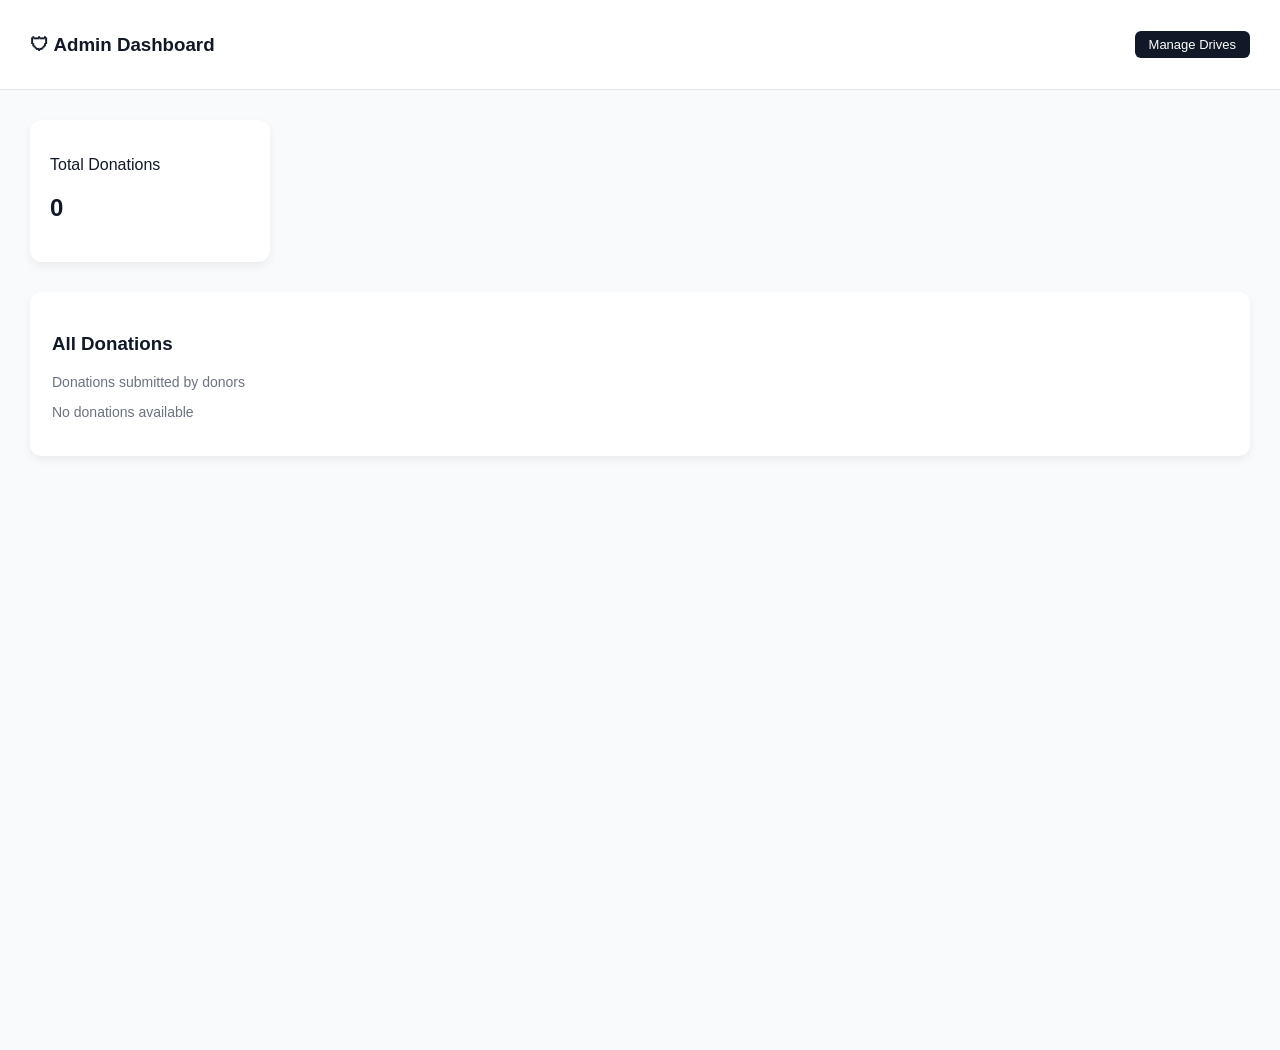
==== admin.html @ 34d19d0e "Initial commit" ====
<!DOCTYPE html>
<html>
<head>
  <title>Admin Dashboard</title>
  <link rel="stylesheet" href="css/style.css">
</head>
<body>

<div class="topbar">
  <h3>🛡 Admin Dashboard</h3>
  <button class="small-btn">Manage Drives</button>
</div>

<div class="container">

  <!-- Stats -->
  <div class="stats">
    <div class="stat-card">
      <p>Total Donations</p>
      <h2 id="totalDonations">0</h2>
    </div>
  </div>

  <!-- Donations List -->
  <div class="box">
    <h3>All Donations</h3>
    <p class="muted">Donations submitted by donors</p>
    <div id="adminDonations"></div>
  </div>

</div>

<script>
const donations = JSON.parse(localStorage.getItem("donations")) || [];
const list = document.getElementById("adminDonations");
document.getElementById("totalDonations").innerText = donations.length;

if (donations.length === 0) {
  list.innerHTML = "<p class='muted'>No donations available</p>";
} else {
  donations.forEach((d, index) => {
    const div = document.createElement("div");
    div.className = "donation-item";
    div.innerHTML = `
      <b>${d.item}</b> (${d.category})<br>
      Quantity: ${d.qty} <br>
      Status: <span class="badge orange">${d.status}</span>
    `;
    list.appendChild(div);
  });
}
</script>

</body>
</html>
---- css/style.css ----
/* ================= GLOBAL ================= */
body {
  margin: 0;
  font-family: Arial, sans-serif;
  background: linear-gradient(135deg, #ff2d55, #e6007a);
  color: #111827;
}

/* Reset link style */
a {
  text-decoration: none;
  color: inherit;
}

/* ================= NAVBAR ================= */
.navbar {
  display: flex;
  justify-content: space-between;
  align-items: center;
  padding: 15px 40px;
  background: #ffffff;
  box-shadow: 0 1px 6px rgba(0,0,0,0.08);
}

.navbar nav a {
  margin-left: 20px;
  font-weight: 500;
}

/* ================= HERO ================= */
.hero {
  background: linear-gradient(135deg, #ff2d55, #e6007a);
  color: white;
  text-align: center;
  padding: 90px 20px;
}

.hero h1 {
  font-size: 42px;
}

.hero p {
  max-width: 700px;
  margin: 20px auto;
  font-size: 16px;
}

.hero-buttons button {
  padding: 12px 26px;
  margin: 10px;
  border-radius: 6px;
  border: none;
  cursor: pointer;
  font-size: 14px;
}

.hero-buttons .outline {
  background: transparent;
  color: white;
  border: 1px solid white;
}

/* ================= ROLES ================= */
.roles {
  background: #f9fafb;
  padding: 70px 20px;
  text-align: center;
}

.role-cards {
  display: flex;
  justify-content: center;
  gap: 20px;
  margin-top: 35px;
  flex-wrap: wrap;
}

.card {
  background: white;
  width: 230px;
  padding: 25px;
  border-radius: 12px;
  box-shadow: 0 8px 20px rgba(0,0,0,0.08);
  cursor: pointer;
  transition: 0.3s;
}

.card:hover {
  transform: translateY(-6px);
}

/* ================= COMMON BUTTON ================= */
button {
  background: #111827;
  color: white;
  border: none;
  padding: 10px 22px;
  border-radius: 6px;
  cursor: pointer;
}

button:hover {
  opacity: 0.9;
}

/* ================= FORMS ================= */
input, textarea, select {
  width: 60%;
  padding: 8px;
  margin-top: 6px;
  border-radius: 6px;
  border: 1px solid #cbd5e1;
  background: white;
}

/* ================= DONOR DASHBOARD ================= */
.topbar {
  display: flex;
  justify-content: space-between;
  align-items: center;
  padding: 15px 30px;
  background: white;
  border-bottom: 1px solid #e5e7eb;
}

.container {
  padding: 30px;
  background: #f9fafb;
  min-height: 100vh;
}

.stats {
  display: flex;
  gap: 20px;
  flex-wrap: wrap;
}

.stat-card {
  background: white;
  padding: 20px;
  width: 200px;
  border-radius: 12px;
  box-shadow: 0 4px 10px rgba(0,0,0,0.06);
}

.box {
  background: white;
  padding: 22px;
  border-radius: 12px;
  margin-top: 30px;
  box-shadow: 0 4px 10px rgba(0,0,0,0.06);
}

.donation-item {
  background: #f9fafb;
  padding: 12px;
  border-radius: 6px;
  margin-top: 10px;
}

/* ================= BADGES ================= */
.badge {
  padding: 3px 10px;
  border-radius: 12px;
  font-size: 12px;
}

.badge.orange {
  background: #ffedd5;
  color: #9a3412;
}

.badge.green {
  background: #dcfce7;
  color: #166534;
}

.badge.blue {
  background: #dbeafe;
  color: #1e40af;
}

.badge.red {
  background: #fee2e2;
  color: #991b1b;
}

/* ================= UTILITIES ================= */
.small-btn {
  padding: 6px 14px;
  font-size: 13px;
  background: #111827;
}

.muted {
  color: #6b7280;
  font-size: 14px;
}
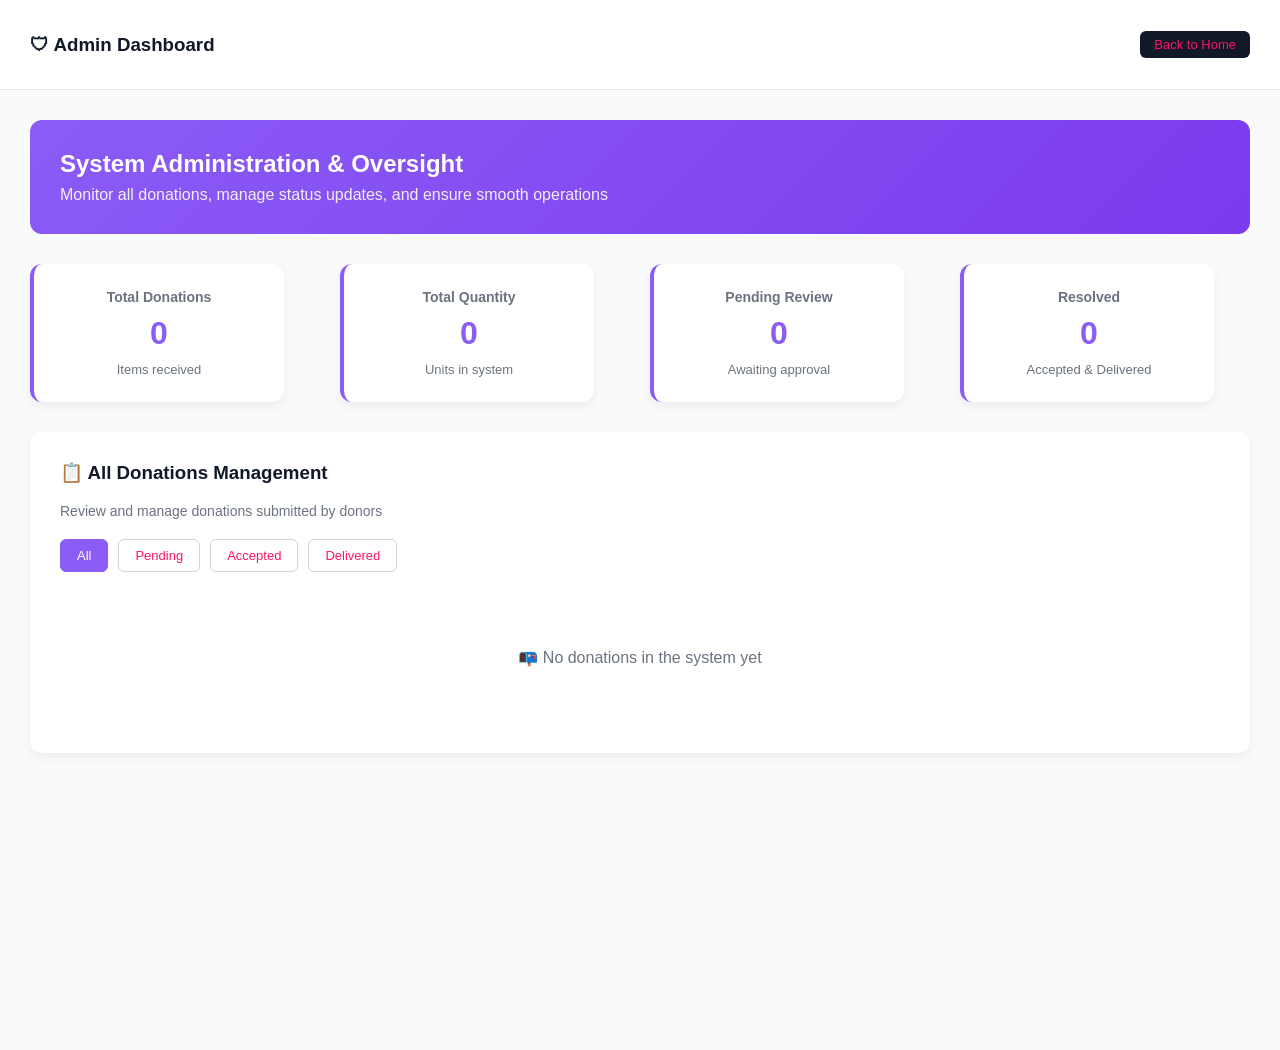
==== commit 52517069: "Enhance UI/UX with improved styling and functionality across all dashboards - Admin Dashboard: Add s" ====
--- a/admin.html
+++ b/admin.html
@@ -3,52 +3,315 @@
 <head>
   <title>Admin Dashboard</title>
   <link rel="stylesheet" href="css/style.css">
+  <style>
+    .admin-header {
+      background: linear-gradient(135deg, #8b5cf6, #7c3aed);
+      color: white;
+      padding: 30px;
+      border-radius: 12px;
+      margin-bottom: 30px;
+    }
+    
+    .admin-header h2 { margin: 0; font-size: 24px; }
+    .admin-header p { margin: 8px 0 0 0; opacity: 0.9; }
+    
+    .stats-grid {
+      display: grid;
+      grid-template-columns: repeat(auto-fit, minmax(220px, 1fr));
+      gap: 20px;
+      margin-bottom: 30px;
+    }
+    
+    .stat-card {
+      background: white;
+      padding: 25px;
+      border-radius: 12px;
+      box-shadow: 0 4px 10px rgba(0,0,0,0.06);
+      text-align: center;
+      border-left: 4px solid #8b5cf6;
+    }
+    
+    .stat-card h4 { margin: 0 0 10px 0; color: #6b7280; font-size: 14px; }
+    .stat-card .number { font-size: 32px; font-weight: bold; color: #8b5cf6; margin: 10px 0; }
+    .stat-card p { margin: 8px 0 0 0; color: #6b7280; font-size: 13px; }
+    
+    .donations-section {
+      background: white;
+      padding: 30px;
+      border-radius: 12px;
+      box-shadow: 0 4px 10px rgba(0,0,0,0.06);
+      margin-bottom: 30px;
+    }
+    
+    .donations-section h3 { margin-top: 0; color: #111827; }
+    .section-description { color: #6b7280; font-size: 14px; margin-bottom: 20px; }
+    
+    .donation-item {
+      background: #f9fafb;
+      padding: 18px;
+      border-radius: 8px;
+      margin-top: 12px;
+      border-left: 4px solid #8b5cf6;
+      display: flex;
+      justify-content: space-between;
+      align-items: center;
+      flex-wrap: wrap;
+      gap: 15px;
+    }
+    
+    .donation-info {
+      flex: 1;
+      min-width: 250px;
+    }
+    
+    .donation-info b {
+      display: block;
+      color: #111827;
+      margin-bottom: 8px;
+      font-size: 16px;
+    }
+    
+    .donation-info p {
+      margin: 4px 0;
+      color: #6b7280;
+      font-size: 14px;
+    }
+    
+    .action-buttons {
+      display: flex;
+      gap: 8px;
+    }
+    
+    .action-btn {
+      padding: 8px 14px;
+      border: none;
+      border-radius: 6px;
+      cursor: pointer;
+      font-size: 13px;
+      font-weight: 500;
+      transition: 0.2s;
+    }
+    
+    .btn-approve {
+      background: #dcfce7;
+      color: #166534;
+    }
+    
+    .btn-approve:hover {
+      background: #bbf7d0;
+    }
+    
+    .btn-decline {
+      background: #fee2e2;
+      color: #991b1b;
+    }
+    
+    .btn-decline:hover {
+      background: #fecaca;
+    }
+    
+    .status-badge {
+      padding: 6px 12px;
+      border-radius: 6px;
+      font-size: 13px;
+      font-weight: 500;
+    }
+    
+    .status-pending { background: #fef3c7; color: #92400e; }
+    .status-accepted { background: #dcfce7; color: #166534; }
+    .status-delivered { background: #dbeafe; color: #1e40af; }
+    
+    .empty-state {
+      text-align: center;
+      padding: 40px 20px;
+      color: #6b7280;
+    }
+    
+    .filter-controls {
+      display: flex;
+      gap: 10px;
+      margin-bottom: 20px;
+      flex-wrap: wrap;
+    }
+    
+    .filter-btn {
+      padding: 8px 16px;
+      border: 1px solid #d1d5db;
+      background: white;
+      border-radius: 6px;
+      cursor: pointer;
+      font-size: 13px;
+      transition: 0.2s;
+    }
+    
+    .filter-btn.active {
+      background: #8b5cf6;
+      color: white;
+      border-color: #8b5cf6;
+    }
+  </style>
 </head>
 <body>
 
+<!-- Top Bar -->
 <div class="topbar">
   <h3>🛡 Admin Dashboard</h3>
-  <button class="small-btn">Manage Drives</button>
+  <button class="small-btn" onclick="location.href='index.html'">Back to Home</button>
 </div>
 
 <div class="container">
 
-  <!-- Stats -->
-  <div class="stats">
+  <!-- Admin Header -->
+  <div class="admin-header">
+    <h2>System Administration & Oversight</h2>
+    <p>Monitor all donations, manage status updates, and ensure smooth operations</p>
+  </div>
+
+  <!-- Statistics -->
+  <div class="stats-grid">
     <div class="stat-card">
-      <p>Total Donations</p>
-      <h2 id="totalDonations">0</h2>
+      <h4>Total Donations</h4>
+      <div class="number" id="totalDonations">0</div>
+      <p>Items received</p>
+    </div>
+    <div class="stat-card">
+      <h4>Total Quantity</h4>
+      <div class="number" id="totalQty">0</div>
+      <p>Units in system</p>
+    </div>
+    <div class="stat-card">
+      <h4>Pending Review</h4>
+      <div class="number" id="pendingReview">0</div>
+      <p>Awaiting approval</p>
+    </div>
+    <div class="stat-card">
+      <h4>Resolved</h4>
+      <div class="number" id="resolvedCount">0</div>
+      <p>Accepted & Delivered</p>
     </div>
   </div>
 
-  <!-- Donations List -->
-  <div class="box">
-    <h3>All Donations</h3>
-    <p class="muted">Donations submitted by donors</p>
+  <!-- Donations Management -->
+  <div class="donations-section">
+    <h3>📋 All Donations Management</h3>
+    <p class="section-description">Review and manage donations submitted by donors</p>
+    
+    <div class="filter-controls">
+      <button class="filter-btn active" onclick="filterDonations('all')">All</button>
+      <button class="filter-btn" onclick="filterDonations('pending')">Pending</button>
+      <button class="filter-btn" onclick="filterDonations('accepted')">Accepted</button>
+      <button class="filter-btn" onclick="filterDonations('delivered')">Delivered</button>
+    </div>
+    
     <div id="adminDonations"></div>
   </div>
 
 </div>
 
 <script>
-const donations = JSON.parse(localStorage.getItem("donations")) || [];
-const list = document.getElementById("adminDonations");
-document.getElementById("totalDonations").innerText = donations.length;
-
-if (donations.length === 0) {
-  list.innerHTML = "<p class='muted'>No donations available</p>";
-} else {
-  donations.forEach((d, index) => {
+let currentFilter = 'all';
+
+function updateStatistics() {
+  const donations = JSON.parse(localStorage.getItem("donations")) || [];
+  
+  let totalQty = 0;
+  let pendingCount = 0;
+  let resolvedCount = 0;
+  
+  donations.forEach(d => {
+    totalQty += parseInt(d.qty) || 0;
+    if (d.status === "Pending") {
+      pendingCount++;
+    }
+    if (d.status === "Accepted" || d.status === "Delivered") {
+      resolvedCount++;
+    }
+  });
+  
+  document.getElementById("totalDonations").innerText = donations.length;
+  document.getElementById("totalQty").innerText = totalQty;
+  document.getElementById("pendingReview").innerText = pendingCount;
+  document.getElementById("resolvedCount").innerText = resolvedCount;
+}
+
+function getStatusBadgeClass(status) {
+  switch(status) {
+    case "Accepted": return "status-accepted";
+    case "Delivered": return "status-delivered";
+    default: return "status-pending";
+  }
+}
+
+function filterDonations(filter) {
+  currentFilter = filter;
+  
+  // Update active button
+  document.querySelectorAll('.filter-btn').forEach(btn => {
+    btn.classList.remove('active');
+  });
+  event.target.classList.add('active');
+  
+  displayDonations();
+}
+
+function displayDonations() {
+  const donations = JSON.parse(localStorage.getItem("donations")) || [];
+  const container = document.getElementById("adminDonations");
+  container.innerHTML = "";
+
+  if (donations.length === 0) {
+    container.innerHTML = '<div class="empty-state"><p>📭 No donations in the system yet</p></div>';
+    return;
+  }
+
+  const filtered = donations.filter(d => {
+    if (currentFilter === 'all') return true;
+    return d.status === currentFilter.charAt(0).toUpperCase() + currentFilter.slice(1);
+  });
+
+  if (filtered.length === 0) {
+    container.innerHTML = '<div class="empty-state"><p>📭 No donations with this status</p></div>';
+    return;
+  }
+
+  filtered.forEach((d, index) => {
+    const actualIndex = donations.indexOf(d);
     const div = document.createElement("div");
     div.className = "donation-item";
     div.innerHTML = `
-      <b>${d.item}</b> (${d.category})<br>
-      Quantity: ${d.qty} <br>
-      Status: <span class="badge orange">${d.status}</span>
+      <div class="donation-info">
+        <b>${d.item}</b>
+        <p>📦 Category: ${d.category}</p>
+        <p>📊 Quantity: ${d.qty}</p>
+        <p>📅 Date: ${d.dateAdded || 'N/A'}</p>
+        <p>Status: <span class="status-badge ${getStatusBadgeClass(d.status)}">${d.status}</span></p>
+      </div>
+      <div class="action-buttons">
+        ${d.status === "Pending" ? `
+          <button class="action-btn btn-approve" onclick="updateDonationStatus(${actualIndex}, 'Accepted')">✓ Approve</button>
+          <button class="action-btn btn-decline" onclick="updateDonationStatus(${actualIndex}, 'Pending')">Pending</button>
+        ` : `
+          <select onchange="updateDonationStatus(${actualIndex}, this.value)" style="padding: 8px; border-radius: 6px; border: 1px solid #d1d5db;">
+            <option value="Accepted" ${d.status === "Accepted" ? 'selected' : ''}>Accepted</option>
+            <option value="Delivered" ${d.status === "Delivered" ? 'selected' : ''}>Delivered</option>
+          </select>
+        `}
+      </div>
     `;
-    list.appendChild(div);
+    container.appendChild(div);
   });
 }
+
+function updateDonationStatus(index, newStatus) {
+  const donations = JSON.parse(localStorage.getItem("donations")) || [];
+  donations[index].status = newStatus;
+  localStorage.setItem("donations", JSON.stringify(donations));
+  updateStatistics();
+  displayDonations();
+}
+
+updateStatistics();
+displayDonations();
 </script>
 
 </body>
--- a/css/style.css
+++ b/css/style.css
@@ -91,8 +91,8 @@
 
 /* ================= COMMON BUTTON ================= */
 button {
-  background: #111827;
-  color: white;
+ background: white;
+    color: #ff1464;
   border: none;
   padding: 10px 22px;
   border-radius: 6px;
